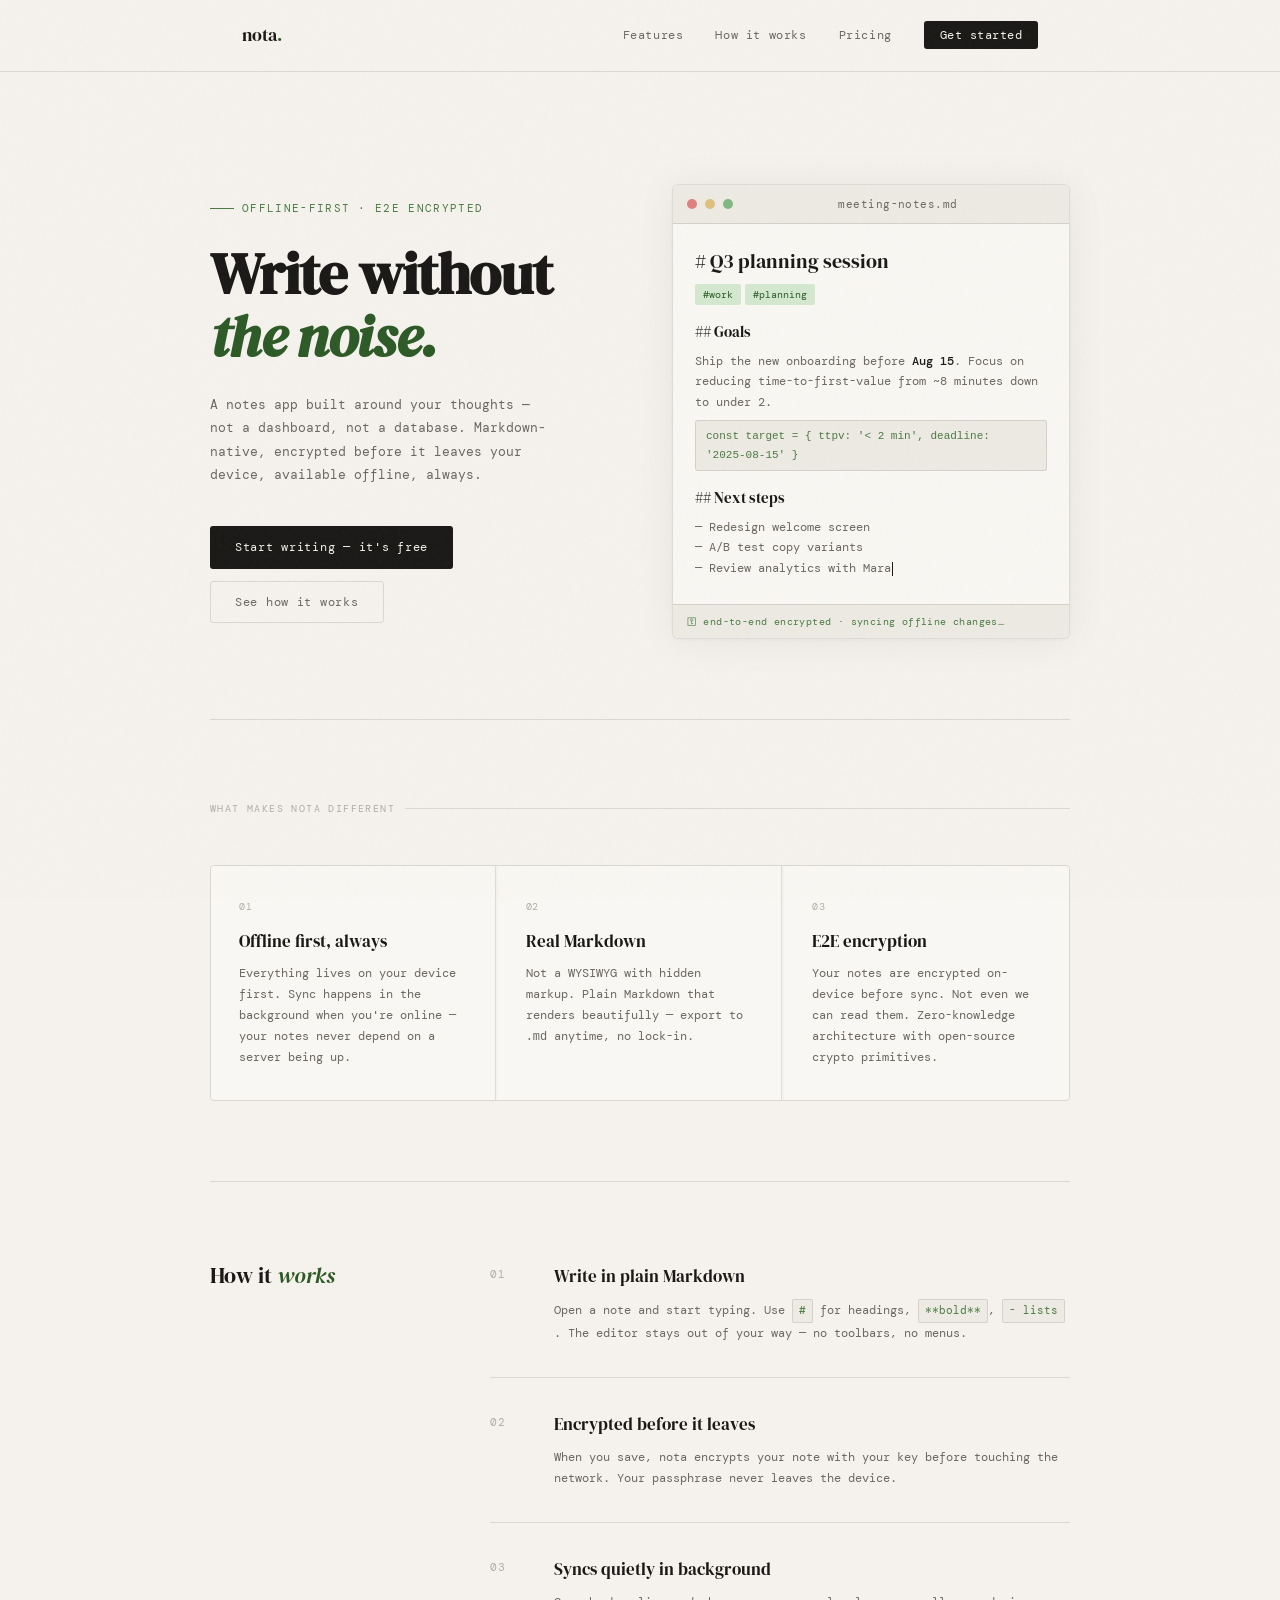
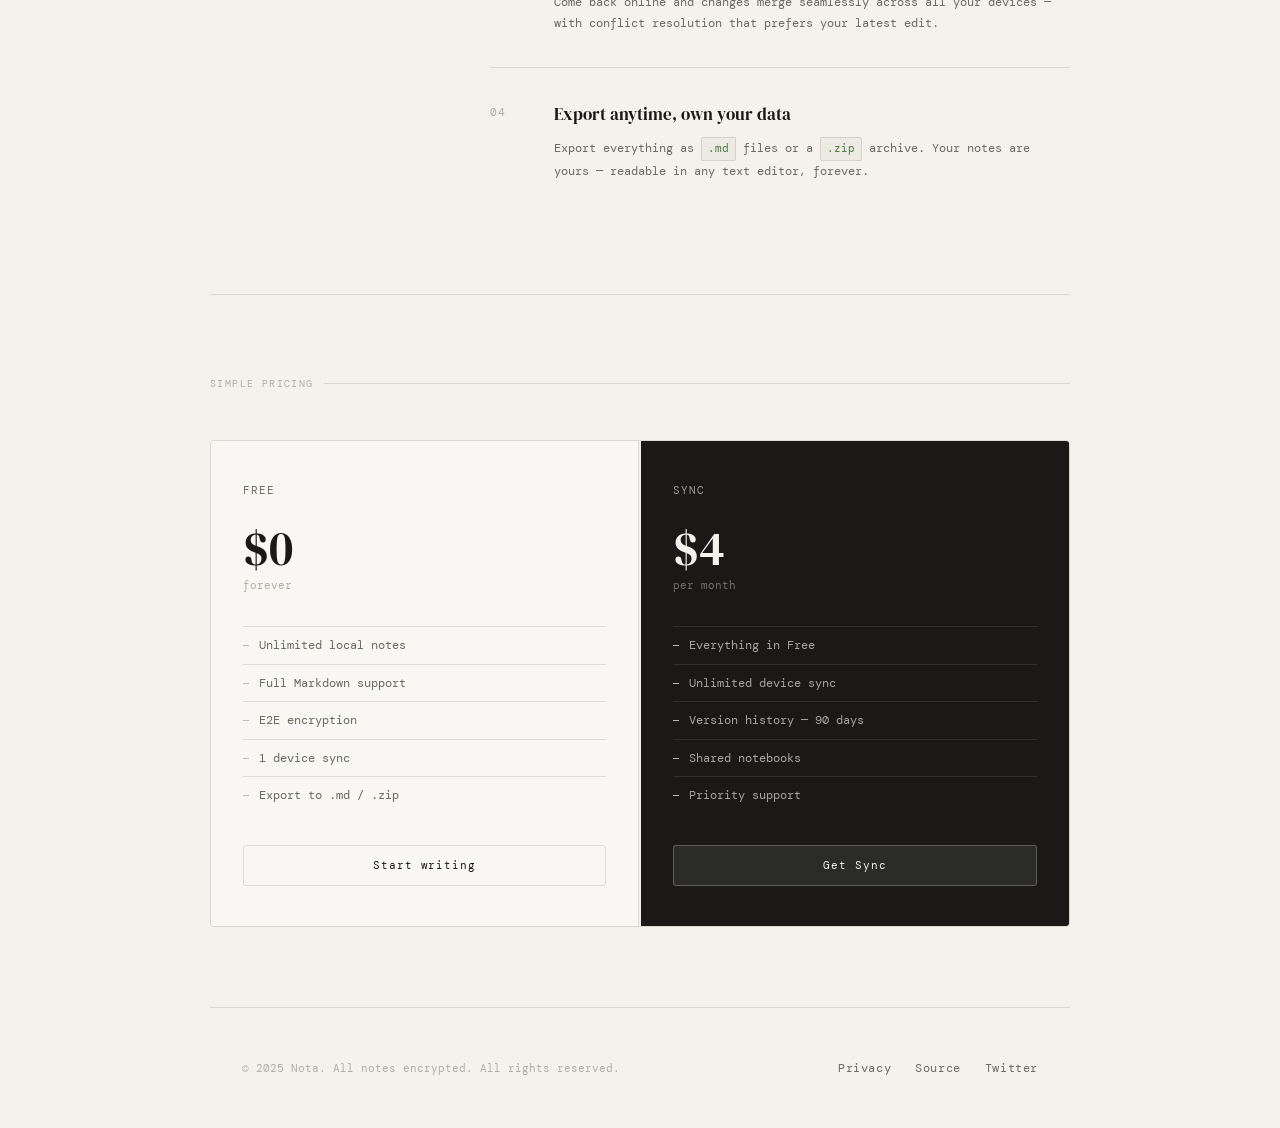
==== html/index.html @ ab94031b "first commit" ====
<!DOCTYPE html>
<html lang="en">
<head>
<meta charset="UTF-8" />
<meta name="viewport" content="width=device-width, initial-scale=1.0" />
<title>Nota — Notes that stay yours</title>
<link href="https://fonts.googleapis.com/css2?family=DM+Mono:ital,wght@0,300;0,400;0,500;1,300&family=DM+Serif+Display:ital@0;1&display=swap" rel="stylesheet" />
<link rel="stylesheet" href="../css/main.css">
</head>
<body>

<nav>
  <div class="inner">
    <a href="#" class="wordmark">nota<span>.</span></a>
    <ul class="nav-desktop">
      <li><a href="#features">Features</a></li>
      <li><a href="#how">How it works</a></li>
      <li><a href="#pricing">Pricing</a></li>
      <li><a href="../html/notes.html" class="nav-cta">Get started</a></li>
    </ul>
  </div>
</nav>

<main>
  <section class="hero wrap">
    <div class="hero-left">
      <p class="kicker">Offline-first · E2E encrypted</p>
      <h1>Write without<br><em>the noise.</em></h1>
      <p class="hero-desc">
        A notes app built around your thoughts — not a dashboard, not a database.
        Markdown-native, encrypted before it leaves your device, available offline, always.
      </p>
      <div class="btn-row">
        <a href="notes.html" class="btn btn-primary">Start writing — it's free</a>
        <a href="#how" class="btn btn-ghost">See how it works</a>
      </div>
    </div>
    <div class="hero-right">
      <div class="editor-frame">
        <div class="editor-bar">
          <span class="dot dot-r"></span>
          <span class="dot dot-y"></span>
          <span class="dot dot-g"></span>
          <span class="editor-title">meeting-notes.md</span>
        </div>
        <div class="editor-body">
          <div class="line md-h1"># Q3 planning session</div>
          <div class="line md-text" style="margin-top:4px;"><span class="md-tag">#work</span><span class="md-tag">#planning</span></div>
          <div class="line md-h2">## Goals</div>
          <div class="line md-text">Ship the new onboarding before <span class="md-bold">Aug 15</span>. Focus on reducing time-to-first-value from ~8 minutes down to under 2.</div>
          <code class="md-code">const target = { ttpv: '&lt; 2 min', deadline: '2025-08-15' }</code>
          <div class="line md-h2">## Next steps</div>
          <div class="line md-text">— Redesign welcome screen<br>— A/B test copy variants<br>— Review analytics with Mara<span class="cursor"></span></div>
        </div>
        <div class="encrypt-badge">
          <span>⚿</span>
          end-to-end encrypted · syncing offline changes…
        </div>
      </div>
    </div>
  </section>

  <section class="features wrap" id="features">
    <p class="section-label">What makes nota different</p>
    <div class="features-grid">
      <div class="feat">
        <p class="feat-num">01</p>
        <p class="feat-title">Offline first, always</p>
        <p class="feat-desc">Everything lives on your device first. Sync happens in the background when you're online — your notes never depend on a server being up.</p>
      </div>
      <div class="feat">
        <p class="feat-num">02</p>
        <p class="feat-title">Real Markdown</p>
        <p class="feat-desc">Not a WYSIWYG with hidden markup. Plain Markdown that renders beautifully — export to <code>.md</code> anytime, no lock-in.</p>
      </div>
      <div class="feat">
        <p class="feat-num">03</p>
        <p class="feat-title">E2E encryption</p>
        <p class="feat-desc">Your notes are encrypted on-device before sync. Not even we can read them. Zero-knowledge architecture with open-source crypto primitives.</p>
      </div>
    </div>
  </section>

  <section class="how wrap" id="how">
    <div class="how-label">
      <p>How it <span>works</span></p>
    </div>
    <div class="steps">
      <div class="step">
        <span class="step-n">01</span>
        <div class="step-content">
          <h3>Write in plain Markdown</h3>
          <p>Open a note and start typing. Use <code>#</code> for headings, <code>**bold**</code>, <code>- lists</code>. The editor stays out of your way — no toolbars, no menus.</p>
        </div>
      </div>
      <div class="step">
        <span class="step-n">02</span>
        <div class="step-content">
          <h3>Encrypted before it leaves</h3>
          <p>When you save, nota encrypts your note with your key before touching the network. Your passphrase never leaves the device.</p>
        </div>
      </div>
      <div class="step">
        <span class="step-n">03</span>
        <div class="step-content">
          <h3>Syncs quietly in background</h3>
          <p>Come back online and changes merge seamlessly across all your devices — with conflict resolution that prefers your latest edit.</p>
        </div>
      </div>
      <div class="step">
        <span class="step-n">04</span>
        <div class="step-content">
          <h3>Export anytime, own your data</h3>
          <p>Export everything as <code>.md</code> files or a <code>.zip</code> archive. Your notes are yours — readable in any text editor, forever.</p>
        </div>
      </div>
    </div>
  </section>

  <section class="pricing wrap" id="pricing">
    <p class="section-label">Simple pricing</p>
    <div class="plans">
      <div class="plan">
        <p class="plan-name">Free</p>
        <p class="plan-price">$0</p>
        <p class="plan-period">forever</p>
        <ul class="plan-features">
          <li>Unlimited local notes</li>
          <li>Full Markdown support</li>
          <li>E2E encryption</li>
          <li>1 device sync</li>
          <li>Export to .md / .zip</li>
        </ul>
        <a href="../html/notes.html" class="plan-btn">Start writing</a>
      </div>
      <div class="plan">
        <p class="plan-name">Sync</p>
        <p class="plan-price">$4</p>
        <p class="plan-period">per month</p>
        <ul class="plan-features">
          <li>Everything in Free</li>
          <li>Unlimited device sync</li>
          <li>Version history — 90 days</li>
          <li>Shared notebooks</li>
          <li>Priority support</li>
        </ul>
        <a href="#" class="plan-btn">Get Sync</a>
      </div>
    </div>
  </section>
</main>

<footer>
  <p>© 2025 Nota. All notes encrypted. All rights reserved.</p>
  <nav>
    <div class="inner">
      <ul>
        <li><a href="#">Privacy</a></li>
        <li><a href="#">Source</a></li>
        <li><a href="#">Twitter</a></li>
      </ul>
    </div>
  </nav>
</footer>

</body>
</html>
---- css/main.css ----
*, *::before, *::after { box-sizing: border-box; margin: 0; padding: 0; }

  :root {
    --ink: #1a1917;
    --ink-muted: #6b6860;
    --ink-faint: #b0ada6;
    --paper: #f5f2ed;
    --paper-warm: #edeae3;
    --paper-card: #f9f7f3;
    --accent: #2d5a27;
    --accent-light: #d4e8d0;
    --accent-muted: #4a7a43;
    --rule: rgba(26,25,23,0.12);
    --mono: 'DM Mono', monospace;
    --serif: 'DM Serif Display', serif;
  }

  html { scroll-behavior: smooth; }

  body {
    background: var(--paper);
    color: var(--ink);
    font-family: var(--mono);
    font-size: 14px;
    line-height: 1.7;
    min-height: 100vh;
    overflow-x: hidden;
  }

  body::before {
    content: '';
    position: fixed;
    inset: 0;
    background-image: url("data:image/svg+xml,%3Csvg viewBox='0 0 256 256' xmlns='http://www.w3.org/2000/svg'%3E%3Cfilter id='noise'%3E%3CfeTurbulence type='fractalNoise' baseFrequency='0.9' numOctaves='4' stitchTiles='stitch'/%3E%3C/filter%3E%3Crect width='100%25' height='100%25' filter='url(%23noise)' opacity='0.04'/%3E%3C/svg%3E");
    pointer-events: none;
    z-index: 999;
    opacity: 0.6;
  }

  .wrap { max-width: 860px; margin: 0 auto; padding: 0 2rem; }

  nav {
    border-bottom: 1px solid var(--rule);
    padding: 1.25rem 0;
    position: sticky;
    top: 0;
    background: var(--paper);
    z-index: 100;
  }
  nav .inner {
    display: flex;
    align-items: center;
    justify-content: space-between;
    max-width: 860px;
    margin: 0 auto;
    padding: 0 2rem;
  }
  .wordmark {
    font-family: var(--serif);
    font-size: 18px;
    letter-spacing: -0.01em;
    color: var(--ink);
    text-decoration: none;
  }
  .wordmark span { color: var(--accent); }
  nav ul { list-style: none; display: flex; gap: 2rem; align-items: center; }
  nav a { text-decoration: none; color: var(--ink-muted); font-size: 12px; letter-spacing: 0.05em; transition: color .2s; }
  nav a:hover { color: var(--ink); }
  .nav-cta {
    background: var(--ink) !important;
    color: var(--paper) !important;
    padding: 6px 16px;
    border-radius: 3px;
    letter-spacing: 0.04em;
    transition: background .2s !important;
  }
  .nav-cta:hover { background: var(--accent) !important; }

  .hero {
    padding: 7rem 0 5rem;
    border-bottom: 1px solid var(--rule);
    display: grid;
    grid-template-columns: 1fr 1fr;
    gap: 4rem;
    align-items: center;
  }
  .kicker {
    font-size: 11px;
    letter-spacing: 0.12em;
    text-transform: uppercase;
    color: var(--accent-muted);
    margin-bottom: 1.5rem;
    display: flex;
    align-items: center;
    gap: 8px;
  }
  .kicker::before { content: ''; display: block; width: 24px; height: 1px; background: var(--accent-muted); }
  h1 {
    font-family: var(--serif);
    font-size: clamp(2.4rem, 5vw, 3.6rem);
    line-height: 1.1;
    letter-spacing: -0.02em;
    color: var(--ink);
    margin-bottom: 1.5rem;
  }
  h1 em { font-style: italic; color: var(--accent); }
  .hero-desc {
    color: var(--ink-muted);
    font-size: 13px;
    line-height: 1.8;
    max-width: 340px;
    margin-bottom: 2.5rem;
  }
  .btn-row { display: flex; gap: 12px; flex-wrap: wrap; align-items: center; }
  .btn {
    display: inline-block;
    padding: 10px 24px;
    border-radius: 3px;
    font-family: var(--mono);
    font-size: 12px;
    letter-spacing: 0.06em;
    text-decoration: none;
    cursor: pointer;
    transition: all .2s;
    border: 1px solid transparent;
  }
  .btn-primary { background: var(--ink); color: var(--paper); }
  .btn-primary:hover { background: var(--accent); }
  .btn-ghost { color: var(--ink-muted); border-color: var(--rule); background: transparent; }
  .btn-ghost:hover { color: var(--ink); border-color: var(--ink-faint); }

  .editor-frame {
    background: var(--paper-card);
    border: 1px solid var(--rule);
    border-radius: 6px;
    overflow: hidden;
    box-shadow: 0 2px 40px rgba(0,0,0,0.06), 0 1px 4px rgba(0,0,0,0.04);
  }
  .editor-bar {
    background: var(--paper-warm);
    border-bottom: 1px solid var(--rule);
    padding: 10px 14px;
    display: flex;
    align-items: center;
    gap: 8px;
  }
  .dot { width: 10px; height: 10px; border-radius: 50%; }
  .dot-r { background: #e08080; }
  .dot-y { background: #e0c080; }
  .dot-g { background: #80b880; }
  .editor-title { font-size: 11px; color: var(--ink-muted); margin-left: auto; margin-right: auto; letter-spacing: 0.04em; }
  .editor-body { padding: 20px 22px; min-height: 260px; }
  .editor-body .line { margin-bottom: 6px; }
  .md-h1 { font-family: var(--serif); font-size: 20px; color: var(--ink); }
  .md-h2 { font-family: var(--serif); font-size: 15px; color: var(--ink); margin-top: 14px; }
  .md-text { font-size: 12px; color: var(--ink-muted); line-height: 1.7; }
  .md-bold { font-weight: 500; color: var(--ink); }
  .md-code {
    font-size: 11px;
    background: var(--paper-warm);
    border: 1px solid var(--rule);
    padding: 6px 10px;
    border-radius: 3px;
    color: var(--accent-muted);
    margin: 8px 0;
    display: block;
  }
  .md-tag {
    display: inline-block;
    font-size: 10px;
    padding: 2px 8px;
    border-radius: 2px;
    background: var(--accent-light);
    color: var(--accent);
    margin-right: 4px;
  }
  .cursor {
    display: inline-block;
    width: 1px;
    height: 14px;
    background: var(--ink);
    margin-left: 1px;
    vertical-align: middle;
    animation: blink 1s step-end infinite;
  }
  @keyframes blink { 50% { opacity: 0; } }
  .encrypt-badge {
    display: flex;
    align-items: center;
    gap: 6px;
    font-size: 10px;
    color: var(--accent-muted);
    padding: 8px 14px;
    background: var(--paper-warm);
    border-top: 1px solid var(--rule);
    letter-spacing: 0.04em;
  }

  .features { padding: 5rem 0; border-bottom: 1px solid var(--rule); }
  .section-label {
    font-size: 10px;
    letter-spacing: 0.14em;
    text-transform: uppercase;
    color: var(--ink-faint);
    margin-bottom: 3rem;
    display: flex;
    align-items: center;
    gap: 10px;
  }
  .section-label::after { content: ''; flex: 1; height: 1px; background: var(--rule); }
  .features-grid {
    display: grid;
    grid-template-columns: repeat(3, 1fr);
    gap: 2px;
    border: 1px solid var(--rule);
    border-radius: 4px;
    overflow: hidden;
  }
  .feat {
    padding: 2rem 1.75rem;
    background: var(--paper-card);
    border-right: 1px solid var(--rule);
    transition: background .2s;
  }
  .feat:last-child { border-right: none; }
  .feat:hover { background: var(--paper-warm); }
  .feat-num { font-size: 10px; color: var(--ink-faint); letter-spacing: 0.08em; margin-bottom: 1rem; }
  .feat-title { font-family: var(--serif); font-size: 17px; color: var(--ink); margin-bottom: 0.75rem; line-height: 1.2; }
  .feat-desc { font-size: 12px; color: var(--ink-muted); line-height: 1.75; }

  .how {
    padding: 5rem 0;
    border-bottom: 1px solid var(--rule);
    display: grid;
    grid-template-columns: 200px 1fr;
    gap: 5rem;
    align-items: start;
  }
  .how-label { position: sticky; top: 6rem; }
  .how-label p { font-family: var(--serif); font-size: 22px; line-height: 1.2; color: var(--ink); }
  .how-label span { font-style: italic; color: var(--accent); }
  .step {
    display: grid;
    grid-template-columns: 40px 1fr;
    gap: 1.5rem;
    padding: 2rem 0;
    border-top: 1px solid var(--rule);
  }
  .step:first-child { border-top: none; padding-top: 0; }
  .step-n { font-size: 11px; color: var(--ink-faint); padding-top: 3px; letter-spacing: 0.06em; }
  .step-content h3 { font-family: var(--serif); font-size: 17px; margin-bottom: 0.5rem; color: var(--ink); font-weight: 400; }
  .step-content p { font-size: 12px; color: var(--ink-muted); line-height: 1.8; }
  .step-content code {
    display: inline-block;
    background: var(--paper-warm);
    border: 1px solid var(--rule);
    padding: 1px 6px;
    border-radius: 2px;
    font-size: 11px;
    color: var(--accent-muted);
    font-family: var(--mono);
  }

  .pricing { padding: 5rem 0; border-bottom: 1px solid var(--rule); }
  .plans {
    display: grid;
    grid-template-columns: 1fr 1fr;
    gap: 2px;
    margin-top: 2rem;
    border: 1px solid var(--rule);
    border-radius: 4px;
    overflow: hidden;
  }
  .plan { padding: 2.5rem 2rem; background: var(--paper-card); border-right: 1px solid var(--rule); }
  .plan:last-child { border-right: none; background: var(--ink); }
  .plan-name { font-size: 11px; letter-spacing: 0.1em; text-transform: uppercase; margin-bottom: 1.5rem; color: var(--ink-muted); }
  .plan:last-child .plan-name { color: rgba(245,242,237,0.6); }
  .plan-price { font-family: var(--serif); font-size: 3rem; line-height: 1; margin-bottom: 0.25rem; color: var(--ink); }
  .plan:last-child .plan-price { color: var(--paper); }
  .plan-period { font-size: 11px; color: var(--ink-faint); margin-bottom: 2rem; }
  .plan:last-child .plan-period { color: rgba(245,242,237,0.4); }
  .plan-features { list-style: none; }
  .plan-features li {
    font-size: 12px;
    color: var(--ink-muted);
    padding: 8px 0;
    border-top: 1px solid var(--rule);
    display: flex;
    gap: 10px;
    align-items: baseline;
  }
  .plan:last-child .plan-features li { color: rgba(245,242,237,0.65); border-top-color: rgba(245,242,237,0.1); }
  .plan-features li::before { content: '—'; color: var(--ink-faint); font-size: 10px; flex-shrink: 0; }
  .plan:last-child .plan-features li::before { color: var(--accent-light); }
  .plan-btn {
    margin-top: 2rem;
    width: 100%;
    display: block;
    padding: 10px;
    text-align: center;
    border-radius: 3px;
    font-family: var(--mono);
    font-size: 11px;
    letter-spacing: 0.08em;
    text-decoration: none;
    cursor: pointer;
    transition: all .2s;
    border: 1px solid var(--rule);
    color: var(--ink);
    background: transparent;
  }
  .plan-btn:hover { background: var(--paper-warm); }
  .plan:last-child .plan-btn { border-color: rgba(245,242,237,0.25); color: var(--paper); background: rgba(255,255,255,0.08); }
  .plan:last-child .plan-btn:hover { background: var(--accent); border-color: var(--accent); }

  footer {
    display: flex;
    justify-content: space-between;
    align-items: center;
    flex-wrap: wrap;
    gap: 1rem;
    max-width: 860px;
    margin: 0 auto;
    padding: 3rem 2rem;
  }
  footer p { font-size: 11px; color: var(--ink-faint); }
  footer nav { border: none; position: static; padding: 0; background: transparent; }
  footer nav .inner { padding: 0; }
  footer nav ul { gap: 1.5rem; }

  @keyframes fadeUp {
    from { opacity: 0; transform: translateY(18px); }
    to   { opacity: 1; transform: translateY(0); }
  }
  .hero-left > * { animation: fadeUp .6s ease both; }
  .hero-left > *:nth-child(1) { animation-delay: .05s; }
  .hero-left > *:nth-child(2) { animation-delay: .15s; }
  .hero-left > *:nth-child(3) { animation-delay: .25s; }
  .hero-left > *:nth-child(4) { animation-delay: .35s; }
  .hero-right { animation: fadeUp .6s .4s ease both; }

  @media (max-width: 640px) {
    .hero { grid-template-columns: 1fr; gap: 2.5rem; padding: 4rem 0 3rem; }
    .features-grid { grid-template-columns: 1fr; }
    .feat { border-right: none; border-bottom: 1px solid var(--rule); }
    .feat:last-child { border-bottom: none; }
    .how { grid-template-columns: 1fr; gap: 2rem; }
    .how-label { position: static; }
    .plans { grid-template-columns: 1fr; }
    .plan { border-right: none; border-bottom: 1px solid var(--rule); }
    .plan:last-child { border-bottom: none; }
    nav ul { gap: 1rem; }
    .nav-desktop { display: none; }
  }
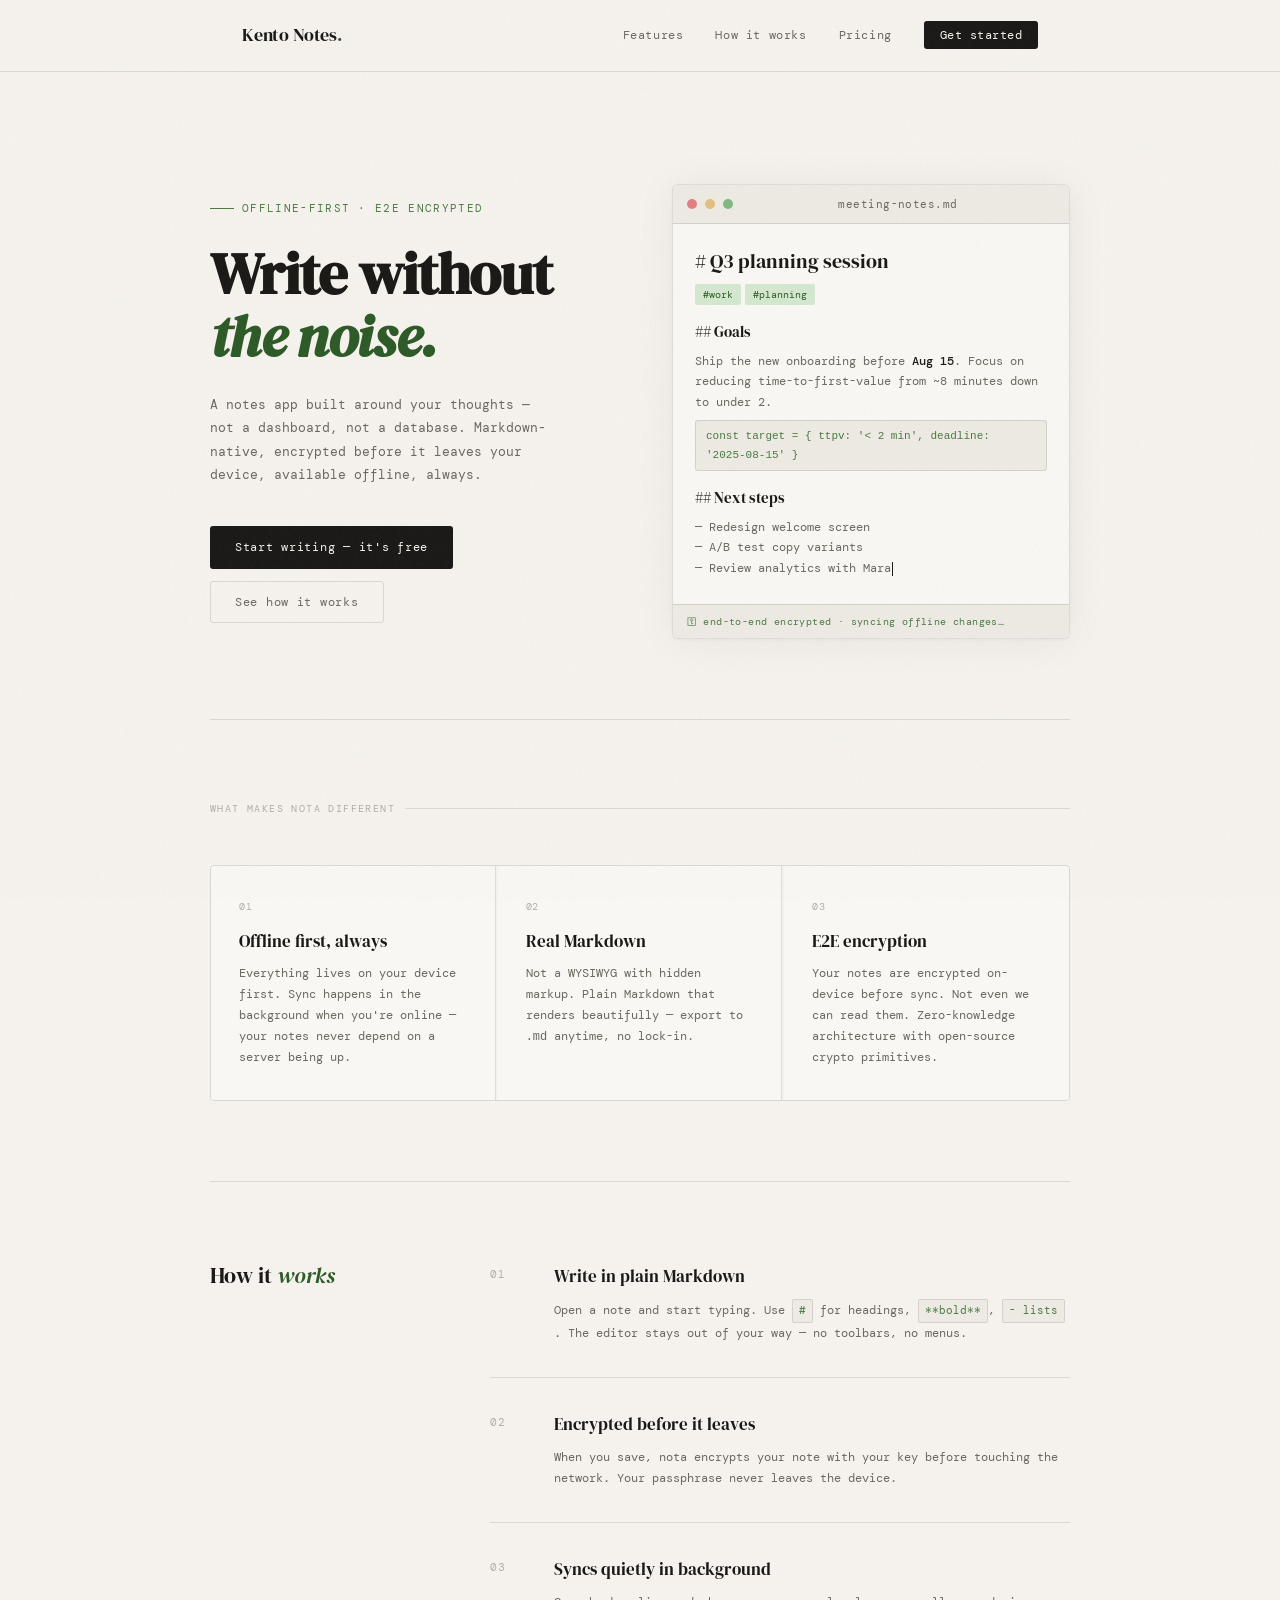
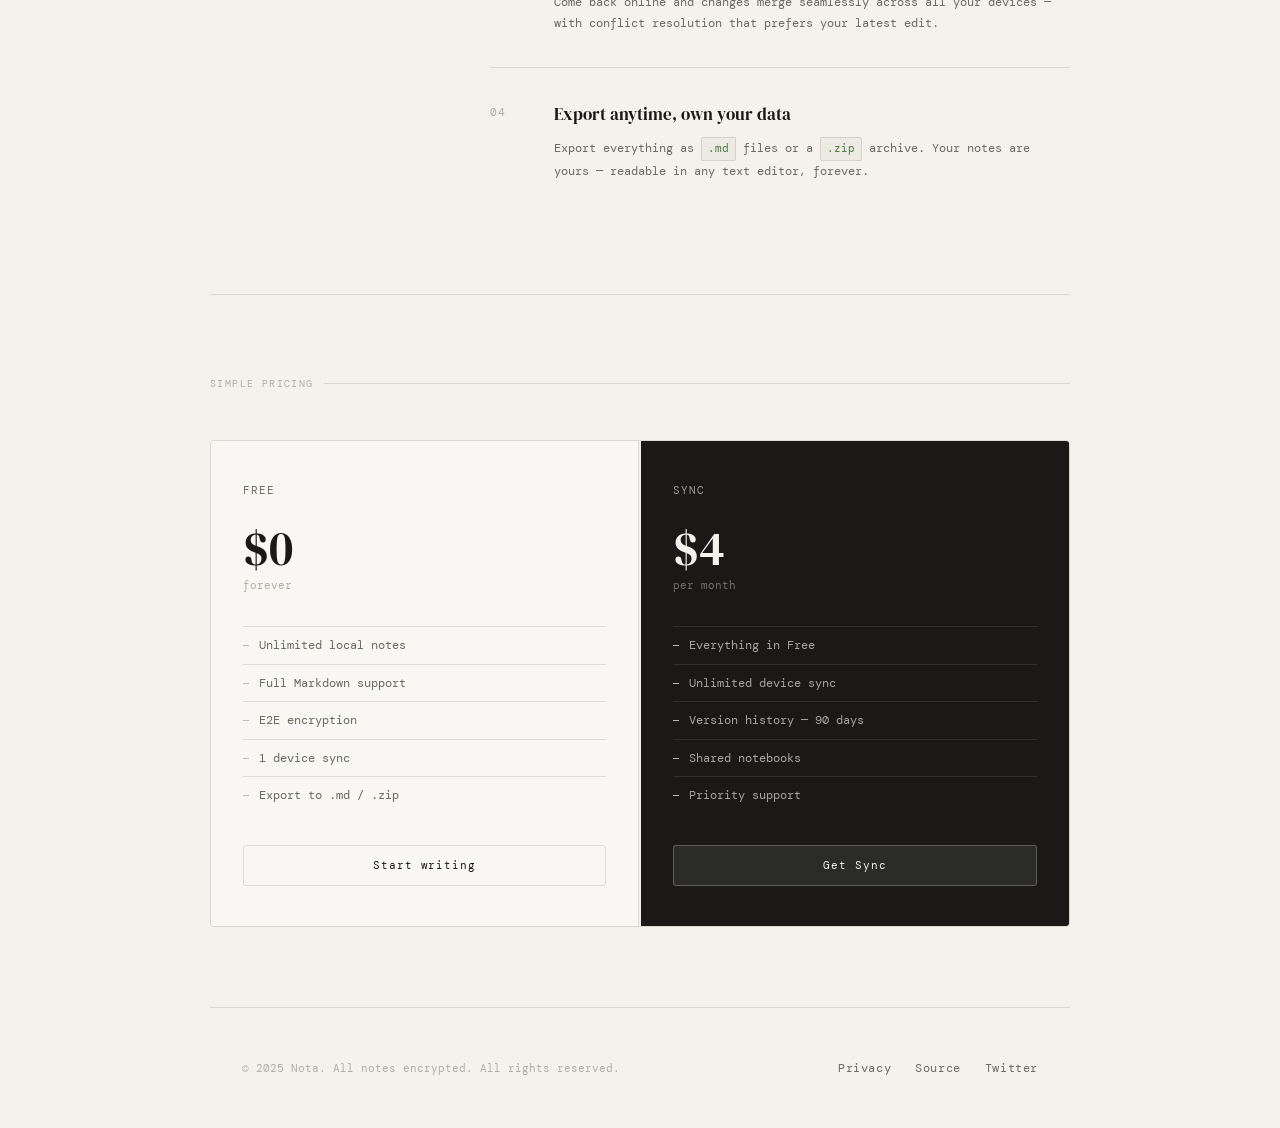
==== commit 0b088608: "rename the new project to new name" ====
--- a/html/index.html
+++ b/html/index.html
@@ -3,7 +3,7 @@
 <head>
 <meta charset="UTF-8" />
 <meta name="viewport" content="width=device-width, initial-scale=1.0" />
-<title>Nota — Notes that stay yours</title>
+<title>Kento Notes</title>
 <link href="https://fonts.googleapis.com/css2?family=DM+Mono:ital,wght@0,300;0,400;0,500;1,300&family=DM+Serif+Display:ital@0;1&display=swap" rel="stylesheet" />
 <link rel="stylesheet" href="../css/main.css">
 </head>
@@ -11,7 +11,7 @@
 
 <nav>
   <div class="inner">
-    <a href="#" class="wordmark">nota<span>.</span></a>
+    <a href="#" class="wordmark">Kento Notes<span>.</span></a>
     <ul class="nav-desktop">
       <li><a href="#features">Features</a></li>
       <li><a href="#how">How it works</a></li>
